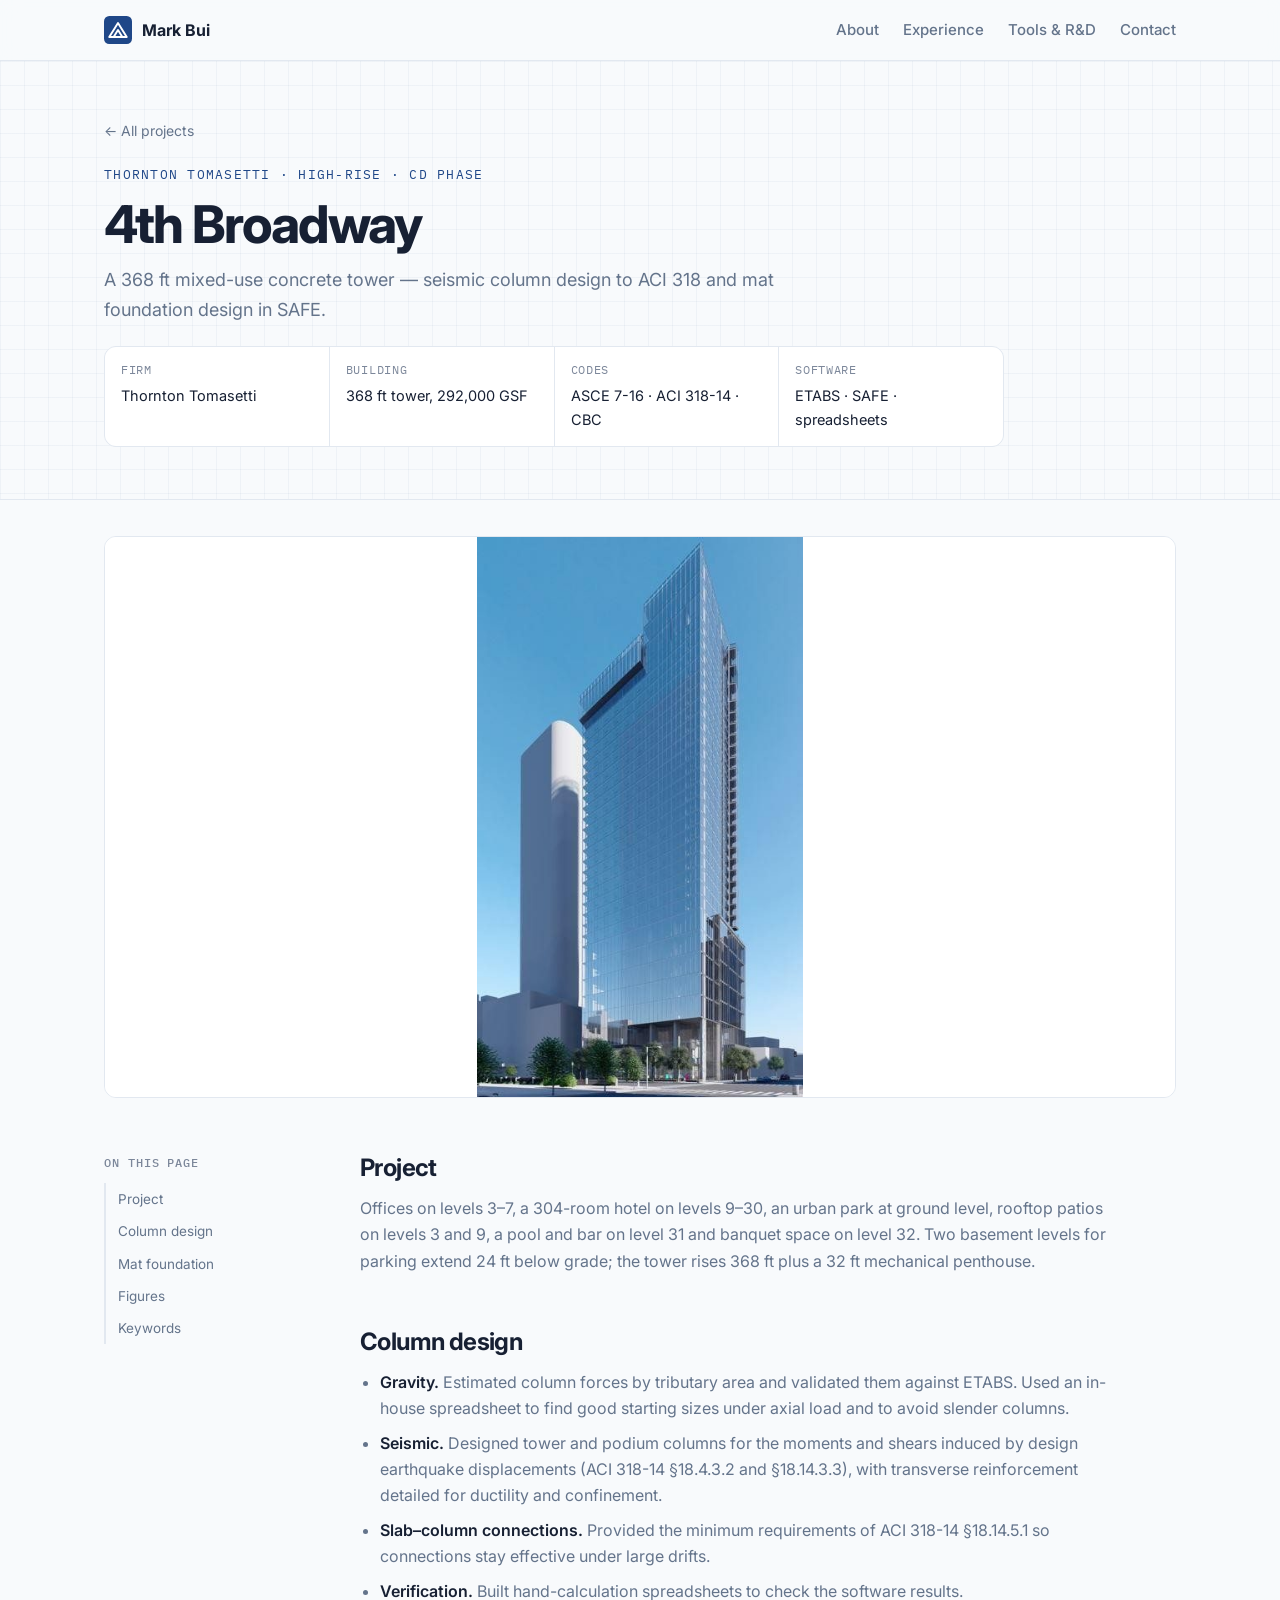
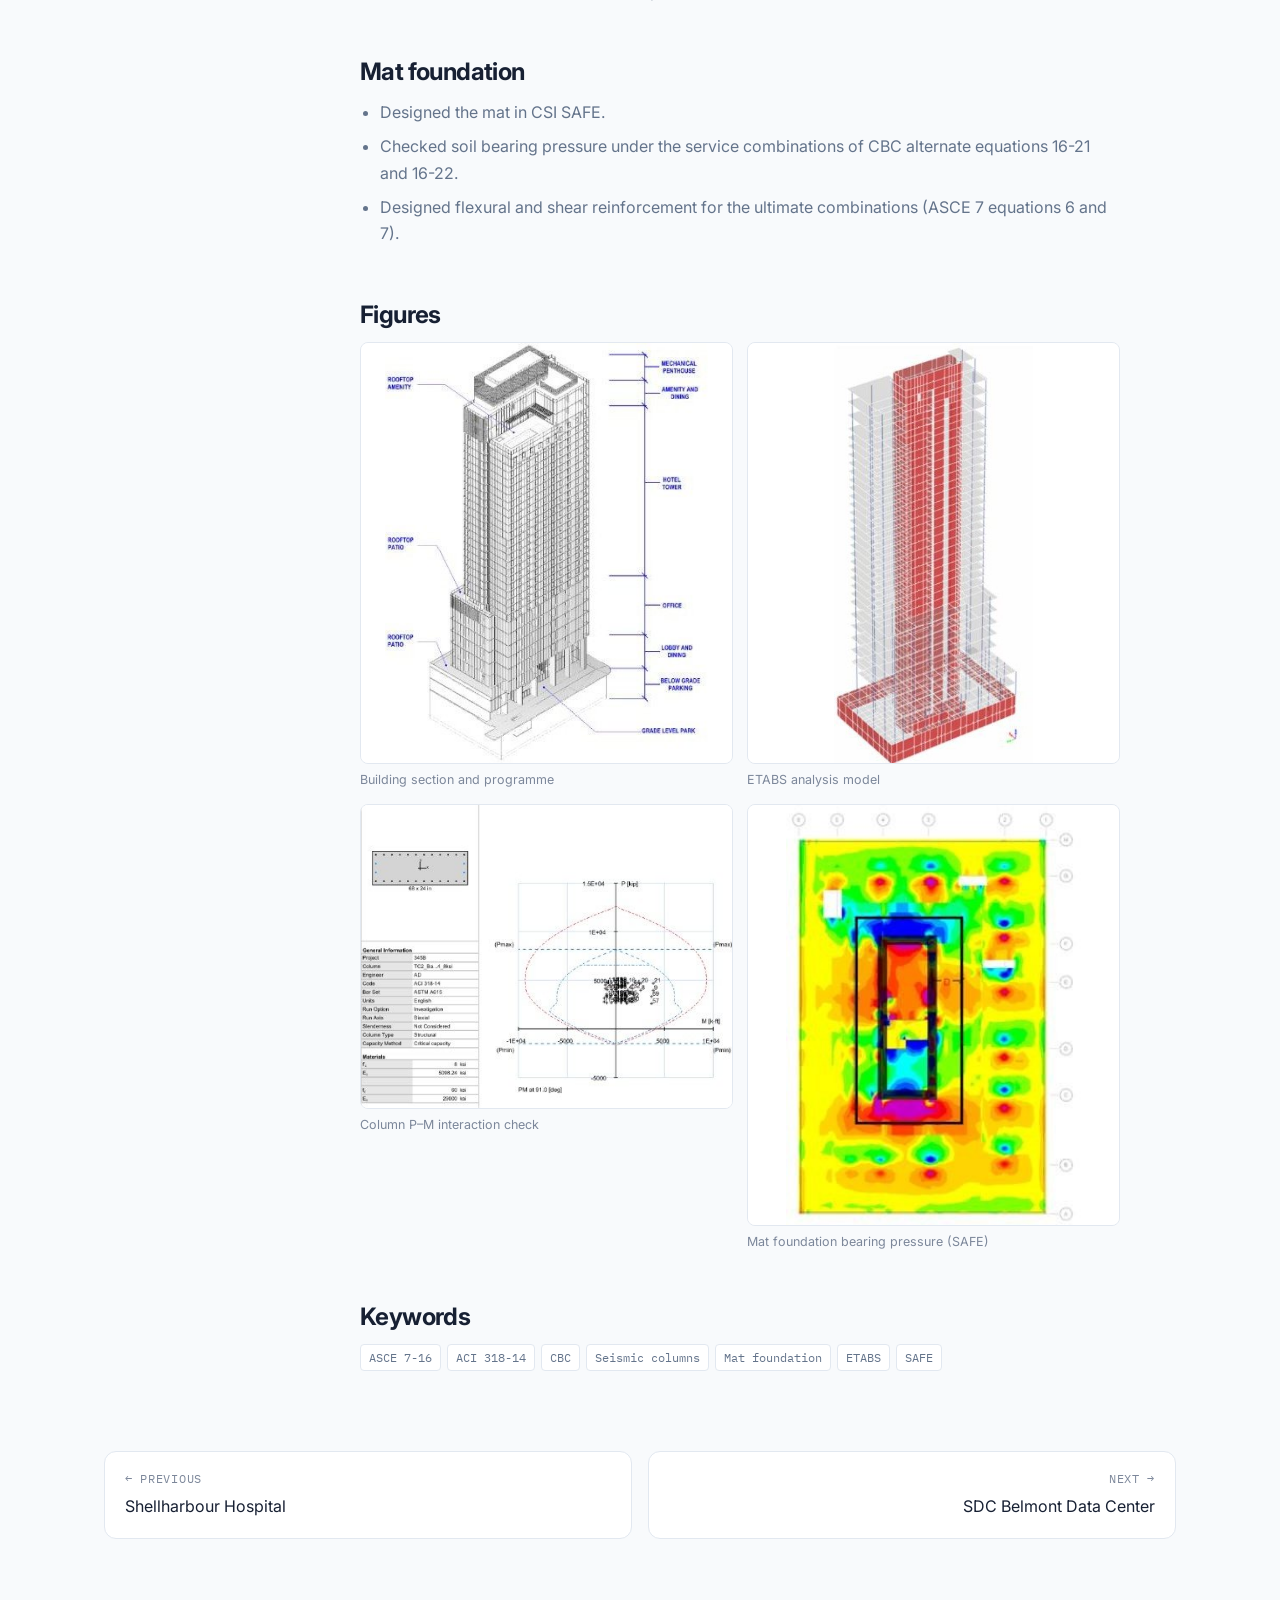
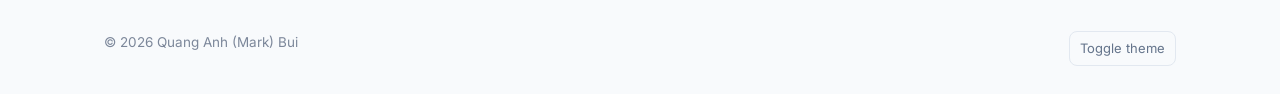
==== projects/4th-broadway.html @ 36b5c735 "Add case-study pages for projects and detail pages for tools; shared CSS/JS Co-Authored-By: Claude O" ====
<!doctype html>
<html lang="en">
<head>
<meta charset="utf-8">
<meta name="viewport" content="width=device-width, initial-scale=1">
<title>4th Broadway · Quang Anh (Mark) Bui</title>
<meta name="description" content="A 368 ft mixed-use concrete tower — seismic column design to ACI 318 and mat foundation design in SAFE.">
<link rel="preconnect" href="https://fonts.googleapis.com">
<link rel="preconnect" href="https://fonts.gstatic.com" crossorigin>
<link href="https://fonts.googleapis.com/css2?family=Inter:wght@400;500;600;650;700;750&family=IBM+Plex+Mono:wght@400;500&display=swap" rel="stylesheet">
<link rel="icon" href="data:image/svg+xml,%3Csvg xmlns='http://www.w3.org/2000/svg' viewBox='0 0 32 32'%3E%3Crect width='32' height='32' rx='6' fill='%231F4788'/%3E%3Cpath d='M6 24 L16 8 L26 24 Z M11 24 L16 16 L21 24' fill='none' stroke='white' stroke-width='2.2' stroke-linejoin='round'/%3E%3C/svg%3E">
<link rel="stylesheet" href="../assets/site.css">
</head>
<body>
<nav class="top" aria-label="Main">
  <div class="wrap">
    <a class="brand" href="../index.html"><svg viewBox="0 0 32 32" aria-hidden="true"><rect width="32" height="32" rx="6" fill="#1F4788"/><path d="M6 24 L16 8 L26 24 Z M11 24 L16 16 L21 24" fill="none" stroke="#fff" stroke-width="2.2" stroke-linejoin="round"/></svg>Mark Bui</a>
    <button class="menu-btn" aria-expanded="false" aria-controls="nav-links">Menu</button>
    <div class="links" id="nav-links">
      <a href="../index.html#about">About</a>
      <a href="../index.html#experience">Experience</a>
      <a href="../index.html#tools">Tools &amp; R&amp;D</a>
      <a href="../index.html#contact">Contact</a>
    </div>
  </div>
</nav>

<header class="cs-head">
  <div class="wrap">
    <a class="crumb" href="../index.html#experience">← All projects</a>
    <div class="kicker">Thornton Tomasetti · High-rise · CD phase</div>
    <h1>4th Broadway</h1>
    <p class="summary">A 368 ft mixed-use concrete tower — seismic column design to ACI 318 and mat foundation design in SAFE.</p>
    <dl class="meta"><div><dt>Firm</dt><dd>Thornton Tomasetti</dd></div><div><dt>Building</dt><dd>368 ft tower, 292,000 GSF</dd></div><div><dt>Codes</dt><dd>ASCE 7-16 · ACI 318-14 · CBC</dd></div><div><dt>Software</dt><dd>ETABS · SAFE · spreadsheets</dd></div></dl>
  </div>
</header>
<main>
<div class="cs-hero"><button data-full="../assets/tb-render.jpg" data-cap="4th Broadway — tower render"><img src="../assets/tb-render.jpg" alt="4th Broadway — tower render"></button></div>
<div class="cs-body">
  <aside class="toc"><b>On this page</b><a href="#project">Project</a><a href="#column-design">Column design</a><a href="#mat-foundation">Mat foundation</a><a href="#figures">Figures</a><a href="#keywords">Keywords</a></aside>
  <article><section id="project"><h2>Project</h2>
<p>Offices on levels 3–7, a 304-room hotel on levels 9–30, an urban park at ground level, rooftop patios on levels 3 and 9, a pool and bar on level 31 and banquet space on level 32. Two basement levels for parking extend 24 ft below grade; the tower rises 368 ft plus a 32 ft mechanical penthouse.</p></section><section id="column-design"><h2>Column design</h2>
<ul>
<li><b>Gravity.</b> Estimated column forces by tributary area and validated them against ETABS. Used an in-house spreadsheet to find good starting sizes under axial load and to avoid slender columns.</li>
<li><b>Seismic.</b> Designed tower and podium columns for the moments and shears induced by design earthquake displacements (ACI 318-14 §18.4.3.2 and §18.14.3.3), with transverse reinforcement detailed for ductility and confinement.</li>
<li><b>Slab–column connections.</b> Provided the minimum requirements of ACI 318-14 §18.14.5.1 so connections stay effective under large drifts.</li>
<li><b>Verification.</b> Built hand-calculation spreadsheets to check the software results.</li>
</ul></section><section id="mat-foundation"><h2>Mat foundation</h2>
<ul>
<li>Designed the mat in CSI SAFE.</li>
<li>Checked soil bearing pressure under the service combinations of CBC alternate equations 16-21 and 16-22.</li>
<li>Designed flexural and shear reinforcement for the ultimate combinations (ASCE 7 equations 6 and 7).</li>
</ul></section><section id="figures"><h2>Figures</h2><div class="figs"><figure><button data-full="../assets/tb-section.jpg" data-cap="Building section and programme"><img src="../assets/tb-section.jpg" alt="Building section and programme" loading="lazy"></button><figcaption>Building section and programme</figcaption></figure><figure><button data-full="../assets/tb-etabs.jpg" data-cap="ETABS analysis model"><img src="../assets/tb-etabs.jpg" alt="ETABS analysis model" loading="lazy"></button><figcaption>ETABS analysis model</figcaption></figure><figure><button data-full="../assets/tb-pmm.jpg" data-cap="Column P–M interaction check"><img src="../assets/tb-pmm.jpg" alt="Column P–M interaction check" loading="lazy"></button><figcaption>Column P–M interaction check</figcaption></figure><figure><button data-full="../assets/tb-mat.jpg" data-cap="Mat foundation bearing pressure (SAFE)"><img src="../assets/tb-mat.jpg" alt="Mat foundation bearing pressure (SAFE)" loading="lazy"></button><figcaption>Mat foundation bearing pressure (SAFE)</figcaption></figure></div></section><section id="keywords"><h2>Keywords</h2><div class="tags"><span>ASCE 7-16</span><span>ACI 318-14</span><span>CBC</span><span>Seismic columns</span><span>Mat foundation</span><span>ETABS</span><span>SAFE</span></div></section></article>
</div>
<nav class="pager" aria-label="More"><a href="shellharbour-hospital.html"><small>← Previous</small>Shellharbour Hospital</a><a class="next" href="sdc-belmont.html"><small>Next →</small>SDC Belmont Data Center</a></nav>
</main>

<footer>
  <div class="wrap">
    <span>© <span id="yr">2026</span> Quang Anh (Mark) Bui</span>
    <button class="theme-btn" id="theme">Toggle theme</button>
  </div>
</footer>
<div class="lb" id="lb" role="dialog" aria-modal="true" aria-label="Image viewer">
  <button aria-label="Close">×</button>
  <img alt="">
  <p></p>
</div>
<script src="../assets/site.js"></script>
</body>
</html>
---- assets/site.css ----
:root{
  --blue:#1F4788; --blue-2:#163566; --blue-soft:#E8EEF7;
  --green:#2E7D32; --orange:#F57C00;
  --bg:#F8FAFC; --surface:#FFFFFF; --line:#E2E8F0; --grid:rgba(31,71,136,.045);
  --text:#172033; --text-2:#64748B; --text-3:#7C879A;
  --radius:12px; --max:1120px;
  --mono:"IBM Plex Mono",ui-monospace,Consolas,monospace;
  --sans:Inter,"Segoe UI",system-ui,-apple-system,sans-serif;
}
@media (prefers-color-scheme: dark){
  :root:not([data-theme="light"]){
    --blue:#7FA6E8; --blue-2:#A9C3F0; --blue-soft:#1A2436;
    --bg:#0F1218; --surface:#161B24; --line:#262D3A; --grid:rgba(127,166,232,.06);
    --text:#E9ECF1; --text-2:#A7AFBC; --text-3:#7C8594;
  }
}
:root[data-theme="dark"]{
  --blue:#7FA6E8; --blue-2:#A9C3F0; --blue-soft:#1A2436;
  --bg:#0F1218; --surface:#161B24; --line:#262D3A; --grid:rgba(127,166,232,.06);
  --text:#E9ECF1; --text-2:#A7AFBC; --text-3:#7C8594;
}
*{box-sizing:border-box}
html{scroll-behavior:smooth;scroll-padding-top:72px}
@media (prefers-reduced-motion: reduce){html{scroll-behavior:auto}}
body{margin:0;background:var(--bg);color:var(--text);font:16px/1.65 var(--sans);-webkit-font-smoothing:antialiased}
img{max-width:100%;display:block}
a{color:var(--blue);text-decoration:none}
a:hover{text-decoration:underline}
.wrap{max-width:var(--max);margin:0 auto;padding:0 24px}
.mono{font-family:var(--mono);font-size:.82em;letter-spacing:.02em}

/* nav */
nav.top{position:sticky;top:0;z-index:20;background:color-mix(in srgb,var(--bg) 88%,transparent);backdrop-filter:blur(10px);border-bottom:1px solid var(--line)}
nav.top .wrap{display:flex;align-items:center;justify-content:space-between;height:60px;gap:16px}
.brand{display:flex;align-items:center;gap:10px;font-weight:700;color:var(--text);white-space:nowrap}
.brand:hover{text-decoration:none}
.brand svg{width:28px;height:28px}
.links{display:flex;gap:24px;font-size:15px;font-weight:500}
.links a{color:var(--text-2)}
.links a:hover{color:var(--blue);text-decoration:none}
.menu-btn{display:none;background:none;border:1px solid var(--line);border-radius:8px;padding:6px 10px;color:var(--text);font:inherit;font-size:15px;cursor:pointer}
@media (max-width:820px){
  .links{display:none;position:absolute;top:60px;left:0;right:0;flex-direction:column;gap:0;background:var(--surface);border-bottom:1px solid var(--line);padding:8px 24px}
  .links.open{display:flex}
  .links a{padding:10px 0;border-bottom:1px solid var(--line)}
  .links a:last-child{border-bottom:0}
  .menu-btn{display:block}
}

/* hero */
.hero{position:relative;overflow:hidden;border-bottom:1px solid var(--line);
  background-image:linear-gradient(var(--grid) 1px,transparent 1px),linear-gradient(90deg,var(--grid) 1px,transparent 1px);
  background-size:24px 24px}
.hero .hero-main{display:grid;grid-template-columns:1.35fr .9fr;gap:56px;align-items:center;padding-top:72px;padding-bottom:72px}
.eyebrow{font-family:var(--mono);font-size:12.5px;letter-spacing:.12em;text-transform:uppercase;color:var(--blue);font-weight:500}
h1{font-size:clamp(42px,5vw,64px);line-height:1.08;letter-spacing:-.035em;margin:14px 0 10px;font-weight:750}
h1 .alias{color:var(--text-3);font-weight:500;font-size:.42em;letter-spacing:-.01em;margin-left:6px;vertical-align:middle}
.role{font-size:clamp(19px,2vw,22px);color:var(--text);margin:0 0 16px;font-weight:600;letter-spacing:-.01em}
.lead{font-size:18px;line-height:1.65;color:var(--text-2);max-width:62ch;margin:0 0 20px}
.focus{display:flex;flex-wrap:wrap;gap:8px;margin:0 0 28px;padding:0;list-style:none}
.focus li{font-size:13px;font-weight:500;padding:5px 11px;border:1px solid var(--line);border-radius:999px;background:var(--surface);color:var(--text)}
.cta{display:flex;flex-wrap:wrap;gap:12px}
.btn{display:inline-flex;align-items:center;gap:8px;padding:11px 18px;border-radius:8px;font-weight:600;font-size:15px;border:1px solid var(--blue);transition:background .15s}
.btn.primary{background:var(--blue);color:#fff}
:root[data-theme="dark"] .btn.primary{color:#0F1218}
@media (prefers-color-scheme: dark){:root:not([data-theme="light"]) .btn.primary{color:#0F1218}}
.btn.primary:hover{background:var(--blue-2);text-decoration:none}
.btn.ghost{color:var(--blue);background:transparent}
.btn.ghost:hover{background:var(--blue-soft);text-decoration:none}
.portrait{position:relative;justify-self:center;width:min(310px,100%)}
.portrait img{width:100%;aspect-ratio:4/5;object-fit:cover;border-radius:var(--radius);border:1px solid var(--line);background:var(--surface)}
.award-cap{display:flex;align-items:center;gap:8px;margin-top:12px;font-size:12.5px;color:var(--text-2);line-height:1.4}
.award-cap svg{width:16px;height:16px;color:var(--blue);flex:none}
.stats{display:grid;grid-template-columns:repeat(4,1fr);gap:1px;background:var(--line);border:1px solid var(--line);border-bottom:0;border-radius:var(--radius) var(--radius) 0 0;overflow:hidden}
.stat{background:var(--surface);padding:22px 24px}
.stat b{display:block;font-size:26px;letter-spacing:-.02em;color:var(--text)}
.stat span{font-size:13.5px;color:var(--text-2)}
@media (max-width:820px){
  .hero .hero-main{grid-template-columns:1fr;gap:36px;padding-top:44px;padding-bottom:44px}
  .portrait{order:-1;width:min(200px,60%)}
  .stat{padding:18px 16px}
  .stat b{font-size:22px}
  .stats{grid-template-columns:repeat(2,1fr)}
}

/* sections */
section{padding:80px 0;border-bottom:1px solid var(--line)}
@media (max-width:820px){section{padding:48px 0}}
.sec-head{display:flex;align-items:baseline;gap:16px;margin-bottom:36px;flex-wrap:wrap}
.sec-head .num{font-family:var(--mono);color:var(--blue);font-size:13px}
h2{font-size:clamp(28px,3vw,40px);line-height:1.2;letter-spacing:-.025em;margin:0;font-weight:700}
.sec-head p{flex-basis:100%;margin:6px 0 0;color:var(--text-2)}
h3{font-size:20px;line-height:1.3;margin:0 0 6px;letter-spacing:-.01em;font-weight:650}
.card{background:var(--surface);border:1px solid var(--line);border-radius:var(--radius)}

/* about */
.about{display:grid;grid-template-columns:1.3fr 1fr;gap:28px}
.about .card{padding:28px}
.about p{margin:0 0 14px;color:var(--text-2)}
.about p:last-child{margin-bottom:0}
.kv{display:grid;grid-template-columns:auto 1fr;gap:8px 18px;font-size:15px;margin:0}
.kv dt{color:var(--text-3);font-size:13px;padding-top:2px}
.kv dd{margin:0}
.awards{list-style:none;padding:0;margin:14px 0 0;display:grid;gap:10px}
.awards li{font-size:14.5px;color:var(--text-2);padding-left:18px;position:relative}
.awards li::before{content:"";position:absolute;left:0;top:9px;width:7px;height:7px;border:1.5px solid var(--blue);transform:rotate(45deg)}
.awards b{color:var(--text);font-weight:600}
@media (max-width:820px){.about{grid-template-columns:1fr}}

.pub{margin-top:28px;padding:28px;display:grid;grid-template-columns:1.5fr 1fr;gap:28px;align-items:start}
.pub .kw{margin:12px 0 0;font-size:13.5px;color:var(--text-2)}
.pub .abs b,.pub .kw b{color:var(--text)}
.pub-fig{margin:0}
.pub-fig button{display:block;width:100%;padding:0;border:1px solid var(--line);border-radius:8px;overflow:hidden;background:#fff;cursor:zoom-in}
.pub-fig figcaption{font-size:12.5px;color:var(--text-3);margin-top:6px}
@media (max-width:820px){.pub{grid-template-columns:1fr}}
.pub .badge{display:inline-block;margin-bottom:12px}
.pub h3{font-size:20px}
.pub .vi{margin:0 0 10px;color:var(--text-2);font-style:italic}
.pub .cite{margin:0 0 6px;font-size:14px;color:var(--text-2)}
.pub .role{margin:0 0 10px;font-size:14px;font-weight:400;color:var(--text)}
.pub .abs{margin:0;font-size:15px;color:var(--text-2);max-width:75ch}
/* skills */
.skills{display:grid;grid-template-columns:repeat(3,1fr);gap:20px}
.skills .card{padding:24px}
.skills h3{display:flex;align-items:center;gap:10px;font-size:17px}
.skills h3 svg{width:22px;height:22px;color:var(--blue);flex:none}
.chips{display:flex;flex-wrap:wrap;gap:8px;margin-top:12px}
.chip{font-size:13.5px;padding:5px 10px;border-radius:6px;background:var(--blue-soft);color:var(--text);border:1px solid transparent}
.chip.code{font-family:var(--mono);font-size:12px}
@media (max-width:900px){.skills{grid-template-columns:1fr}}

/* experience */
.firm{display:grid;grid-template-columns:220px 1fr;gap:32px;padding:36px 0;border-top:1px solid var(--line)}
.firm:first-of-type{border-top:0;padding-top:0}
.firm-meta h3{font-size:22px}
.firm-meta .r{color:var(--text-2);font-size:14.5px}
.firm-meta .mono{color:var(--text-3);display:block;margin-top:8px}
.projects{display:grid;gap:22px}
.proj{overflow:hidden}
.proj-head{padding:22px 24px 4px}
.proj-head .ph{display:flex;justify-content:space-between;gap:12px;flex-wrap:wrap;align-items:baseline}
.badge{font-family:var(--mono);font-size:11.5px;letter-spacing:.04em;text-transform:uppercase;color:var(--blue);background:var(--blue-soft);padding:3px 8px;border-radius:4px;white-space:nowrap}
.proj p.desc{color:var(--text-2);margin:8px 0 0;font-size:16px;max-width:72ch}
.proj ul{margin:10px 0 0;padding-left:18px;color:var(--text-2);font-size:15px}
.proj ul li{margin-bottom:6px}
.proj ul b{color:var(--text);font-weight:600}
.codes{display:flex;flex-wrap:wrap;gap:6px;margin-top:14px}
.codes span{font-family:var(--mono);font-size:12px;color:var(--text-2);border:1px solid var(--line);padding:3px 8px;border-radius:4px}
.gallery{display:grid;grid-auto-flow:column;grid-auto-columns:minmax(200px,1fr);gap:10px;padding:18px 24px 24px;overflow-x:auto;scrollbar-width:thin}
.gallery figure{margin:0}
.gallery button{display:block;width:100%;padding:0;border:1px solid var(--line);border-radius:8px;overflow:hidden;background:#fff;cursor:zoom-in}
.gallery img{width:100%;height:170px;object-fit:contain;background:#fff;transition:transform .3s}
.gallery img.photo{object-fit:cover}
.gallery button:hover img{transform:scale(1.03)}
.gallery figcaption{font-size:12.5px;color:var(--text-3);margin-top:6px}
@media (max-width:820px){.firm{grid-template-columns:1fr;gap:18px}.gallery{grid-auto-columns:72%}}

/* tools */
.tools{display:grid;gap:28px}
.tool{display:grid;grid-template-columns:1fr 1.15fr;overflow:hidden}
.tool:nth-child(even){grid-template-columns:1.15fr 1fr}
.tool:nth-child(even) .tool-body{order:2}
.tool-body{padding:32px}
.tool.stack,.tool.stack:nth-child(even){grid-template-columns:1fr}
.tool.stack .tool-body{order:0;padding-bottom:20px}
.pm-grid{display:grid;grid-template-columns:.8fr 1.2fr;gap:20px;margin-bottom:20px;align-items:start}
.pm-grid figure{margin:0}
.pm-grid button{display:block;width:100%;padding:0;border:1px solid var(--line);border-radius:8px;overflow:hidden;background:#fff;cursor:zoom-in}
.tool-media .pm-grid img{height:auto;max-height:none;object-fit:contain}
.pm-flow img{padding:12px}
.pm-shots{display:grid;gap:16px}
.pm-grid figcaption{font-size:13px;color:var(--text-2);margin-top:6px}
@media (max-width:820px){.pm-grid{grid-template-columns:1fr}}
.demo{width:100%;display:block;border:1px solid var(--line);border-radius:8px;background:#fff}
.vcap{margin:6px 0 0;font-size:12.5px;color:var(--text-3)}
.tool.stack .tool-media{padding:0 32px 32px;background:transparent}
.tool-body .badge{margin-bottom:12px;display:inline-block}
.tool-body h3{font-size:24px}
.tool-body .sub{color:var(--text-2);margin:0 0 14px;font-size:16px;max-width:68ch}
.tool-body ul{padding-left:18px;margin:10px 0 0;color:var(--text-2);font-size:15px}
.tool-body ul li{margin-bottom:6px}
.tool-body ul b{color:var(--text);font-weight:600}
.tool-links{display:flex;flex-wrap:wrap;gap:10px;margin-top:18px}
.tool-links .btn{padding:8px 14px;font-size:14px}
.tool-media{background:var(--blue-soft);padding:20px;display:grid;gap:10px;align-content:center;grid-template-columns:1fr 1fr}
.tool-media button{padding:0;border:1px solid var(--line);border-radius:8px;overflow:hidden;background:#fff;cursor:zoom-in}
.tool-media button.wide{grid-column:1/-1}
.tool-media img{width:100%;height:100%;object-fit:contain;background:#fff;max-height:300px}
.tool-media button.wide img{max-height:none;height:auto;object-fit:contain}
.award{display:inline-flex;align-items:center;gap:8px;font-size:13.5px;font-weight:600;color:var(--green);margin-top:4px}
.award svg{width:16px;height:16px}
@media (max-width:900px){
  .tool,.tool:nth-child(even){grid-template-columns:1fr}
  .tool:nth-child(even) .tool-body{order:0}
  .tool-body{padding:20px}
}
.sub-head{font-size:18px;margin:44px 0 16px;display:flex;align-items:center;gap:10px}
.sub-head::after{content:"";flex:1;height:1px;background:var(--line)}
.addins{display:grid;grid-template-columns:repeat(auto-fill,minmax(250px,1fr));gap:16px}
.addin{padding:20px}
.addin .badge{display:inline-block;margin-bottom:10px}
.addin h3{font-size:17px}
.addin p{margin:0;font-size:14.5px;color:var(--text-2)}
.mini-tools{display:grid;grid-template-columns:repeat(3,1fr);gap:20px;margin-top:28px}
.mini-tools .card{overflow:hidden}
.mini-tools button{display:block;width:100%;padding:0;border:0;border-bottom:1px solid var(--line);background:#fff;cursor:zoom-in}
.mini-tools img{width:100%;height:180px;object-fit:cover}
.mini-tools .b{padding:18px 20px}
.mini-tools h3{font-size:20.8px}
.mini-tools p{margin:0;font-size:18.2px;color:var(--text-2)}
@media (max-width:900px){.mini-tools{grid-template-columns:1fr}}


/* overview + details */
.flagships{display:grid;grid-template-columns:repeat(4,1fr);gap:16px;margin-bottom:56px}
.flag{display:flex;flex-direction:column;overflow:hidden;color:inherit;transition:border-color .15s,box-shadow .15s}
.flag:hover{text-decoration:none;border-color:var(--blue);box-shadow:0 6px 20px rgba(23,32,51,.07)}
.flag .im{aspect-ratio:16/10;background:#fff;border-bottom:1px solid var(--line);display:flex;align-items:center;justify-content:center;overflow:hidden}
.flag .im img{width:100%;height:100%;object-fit:contain}
.flag .t{padding:14px 16px 16px}
.flag h3{font-size:17px;margin:0 0 2px}
.flag p{margin:0;font-size:13.5px;color:var(--text-2);line-height:1.5}
.flag .go{display:block;margin-top:10px;font-size:13px;font-weight:600;color:var(--blue)}
@media (max-width:900px){.flagships{grid-template-columns:repeat(2,1fr)}}
@media (max-width:520px){.flagships{grid-template-columns:1fr}}
details.more{margin-top:12px;border-top:1px solid var(--line);padding-top:10px}
details.more summary{cursor:pointer;font-size:13.5px;font-weight:600;color:var(--blue);list-style:none;display:inline-flex;align-items:center;gap:6px}
details.more summary::-webkit-details-marker{display:none}
details.more summary::before{content:"+";font-family:var(--mono);display:inline-block;width:14px}
details.more[open] summary::before{content:"−"}
details.more ul{margin-top:8px}
.proj ul b,.tool-body ul b{font-weight:600}

/* contact */
.contact{display:grid;grid-template-columns:1.2fr 1fr;gap:28px;align-items:center}
.contact .card{padding:28px}
.contact-list{list-style:none;padding:0;margin:0;display:grid;gap:14px}
.contact-list li{display:flex;align-items:center;gap:12px}
.contact-list svg{width:20px;height:20px;color:var(--blue);flex:none}
.contact>*{min-width:0}
.contact-list a{overflow-wrap:anywhere}
@media (max-width:820px){.contact{grid-template-columns:1fr}}
footer{padding:28px 0;color:var(--text-3);font-size:13.5px}
footer .wrap{display:flex;justify-content:space-between;gap:12px;flex-wrap:wrap}
.theme-btn{background:none;border:1px solid var(--line);color:var(--text-2);border-radius:8px;padding:6px 10px;cursor:pointer;font:inherit;font-size:13px}

/* lightbox */
.lb{position:fixed;inset:0;background:rgba(8,12,20,.9);display:none;align-items:center;justify-content:center;z-index:50;padding:24px;flex-direction:column;gap:12px}
.lb.open{display:flex}
.lb img{max-width:min(1400px,100%);max-height:84vh;border-radius:6px;background:#fff}
.lb p{color:#cfd6e2;font-size:14px;margin:0;text-align:center}
.lb button{position:absolute;top:16px;right:16px;background:rgba(255,255,255,.12);color:#fff;border:0;border-radius:8px;width:40px;height:40px;font-size:24px;cursor:pointer}
:focus-visible{outline:2px solid var(--blue);outline-offset:2px}

/* ===== case-study / detail pages ===== */
.crumb{font-size:14px;color:var(--text-2);display:inline-flex;gap:6px;align-items:center;margin-bottom:22px}
.cs-head{padding:56px 0 36px;border-bottom:1px solid var(--line);background-image:linear-gradient(var(--grid) 1px,transparent 1px),linear-gradient(90deg,var(--grid) 1px,transparent 1px);background-size:24px 24px}
.cs-head .kicker{font-family:var(--mono);font-size:12.5px;letter-spacing:.1em;text-transform:uppercase;color:var(--blue)}
.cs-head h1{font-size:clamp(30px,4.2vw,52px);margin:12px 0 12px;overflow-wrap:anywhere}
.cs-head .summary{font-size:18px;color:var(--text-2);max-width:62ch;margin:0 0 22px}
.meta{display:grid;grid-template-columns:repeat(auto-fit,minmax(180px,1fr));gap:1px;background:var(--line);border:1px solid var(--line);border-radius:var(--radius);overflow:hidden;max-width:900px}
.meta div{background:var(--surface);padding:14px 16px}
.meta dt{font-family:var(--mono);font-size:11.5px;letter-spacing:.06em;text-transform:uppercase;color:var(--text-3);margin-bottom:4px}
.meta dd{margin:0;font-size:14.5px}
.cs-hero{margin:36px auto 0;max-width:var(--max);padding:0 24px}
.cs-hero button{display:block;width:100%;padding:0;border:1px solid var(--line);border-radius:var(--radius);overflow:hidden;background:#fff;cursor:zoom-in}
.cs-hero img{width:100%;max-height:560px;object-fit:contain;background:#fff}
.cs-body{display:grid;grid-template-columns:200px minmax(0,760px);gap:56px;padding:56px 24px 24px;max-width:var(--max);margin:0 auto}
.toc{position:sticky;top:84px;align-self:start;font-size:13.5px}
.toc b{display:block;font-family:var(--mono);font-size:11.5px;letter-spacing:.08em;text-transform:uppercase;color:var(--text-3);font-weight:500;margin-bottom:10px}
.toc a{display:block;color:var(--text-2);padding:5px 0 5px 12px;border-left:2px solid var(--line)}
.toc a:hover{color:var(--blue);border-left-color:var(--blue);text-decoration:none}
.cs-body article h2{font-size:24px;margin:0 0 12px;scroll-margin-top:84px}
.cs-body article section{padding:0 0 40px;border:0}
.cs-body article p{margin:0 0 14px;color:var(--text-2);font-size:16px}
.cs-body article ul{margin:0 0 14px;padding-left:20px;color:var(--text-2);font-size:16px}
.cs-body article li{margin-bottom:8px}
.cs-body article li b,.cs-body article p b{color:var(--text);font-weight:600}
.callout{border:1px solid var(--line);border-left:0;background:var(--surface);border-radius:var(--radius);padding:18px 20px;margin:4px 0 18px;position:relative}
.callout::before{content:"";position:absolute;left:0;top:14px;bottom:14px;width:3px;border-radius:3px;background:var(--blue)}
.callout p{margin:0!important}
.figs{display:grid;grid-template-columns:1fr 1fr;gap:14px;margin:6px 0 10px}
.figs figure{margin:0}
.figs figure.wide{grid-column:1/-1}
.figs button{display:block;width:100%;padding:0;border:1px solid var(--line);border-radius:8px;overflow:hidden;background:#fff;cursor:zoom-in}
.figs img{width:100%;height:auto;max-height:420px;object-fit:contain;background:#fff;display:block}
.figs figcaption{font-size:12.5px;color:var(--text-3);margin-top:6px}
.figs video{width:100%;display:block;border:1px solid var(--line);border-radius:8px;background:#fff}
.tags{display:flex;flex-wrap:wrap;gap:6px}
.tags span{font-family:var(--mono);font-size:12px;color:var(--text-2);border:1px solid var(--line);padding:3px 8px;border-radius:4px;background:var(--surface)}
.pager{display:grid;grid-template-columns:1fr 1fr;gap:16px;max-width:var(--max);margin:0 auto;padding:16px 24px 64px}
.pager a{display:block;padding:18px 20px;border:1px solid var(--line);border-radius:var(--radius);background:var(--surface);color:var(--text)}
.pager a:hover{border-color:var(--blue);text-decoration:none}
.pager small{display:block;font-family:var(--mono);font-size:11.5px;letter-spacing:.06em;text-transform:uppercase;color:var(--text-3);margin-bottom:4px}
.pager .next{text-align:right}
.more-link{display:inline-block;margin-top:12px;font-size:14px;font-weight:600}
@media (max-width:900px){.cs-body{grid-template-columns:1fr;gap:24px;padding-top:36px}.toc{display:none}.figs{grid-template-columns:1fr}.pager{grid-template-columns:1fr}.pager .next{text-align:left}}
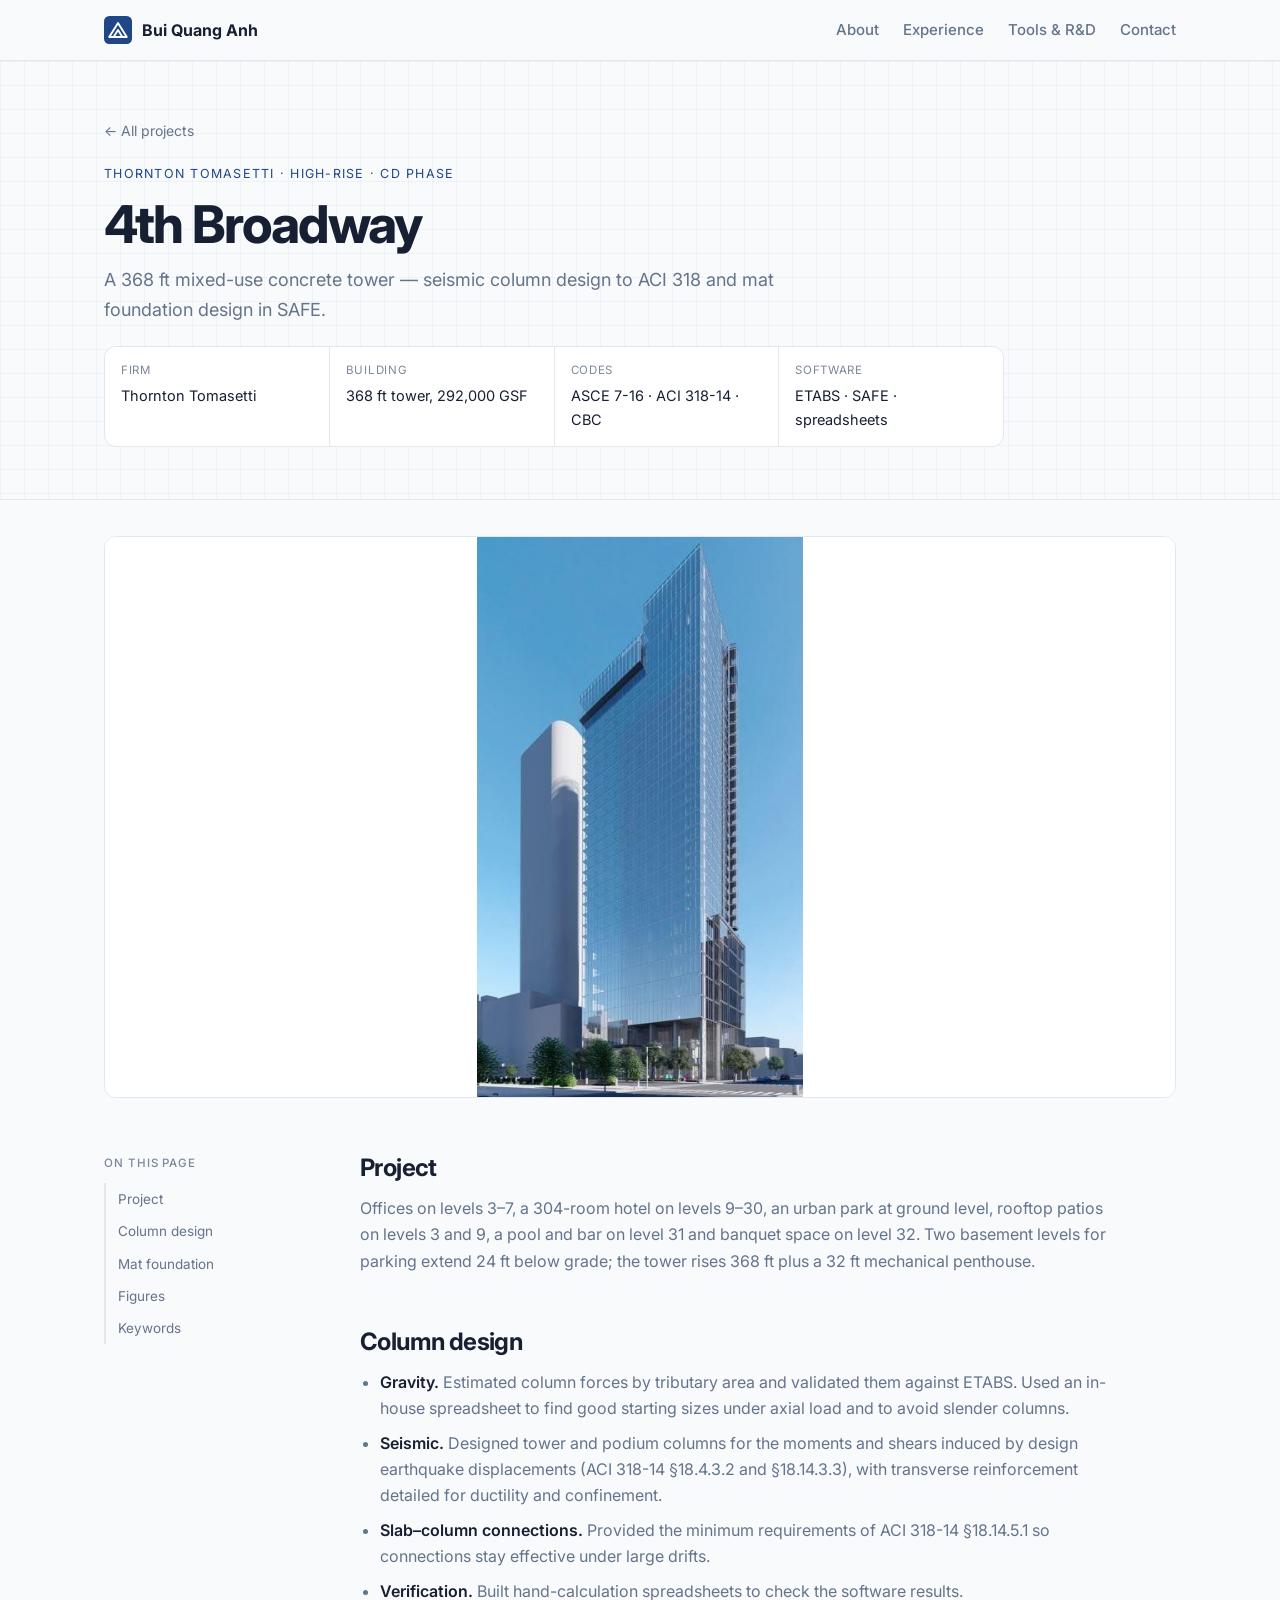
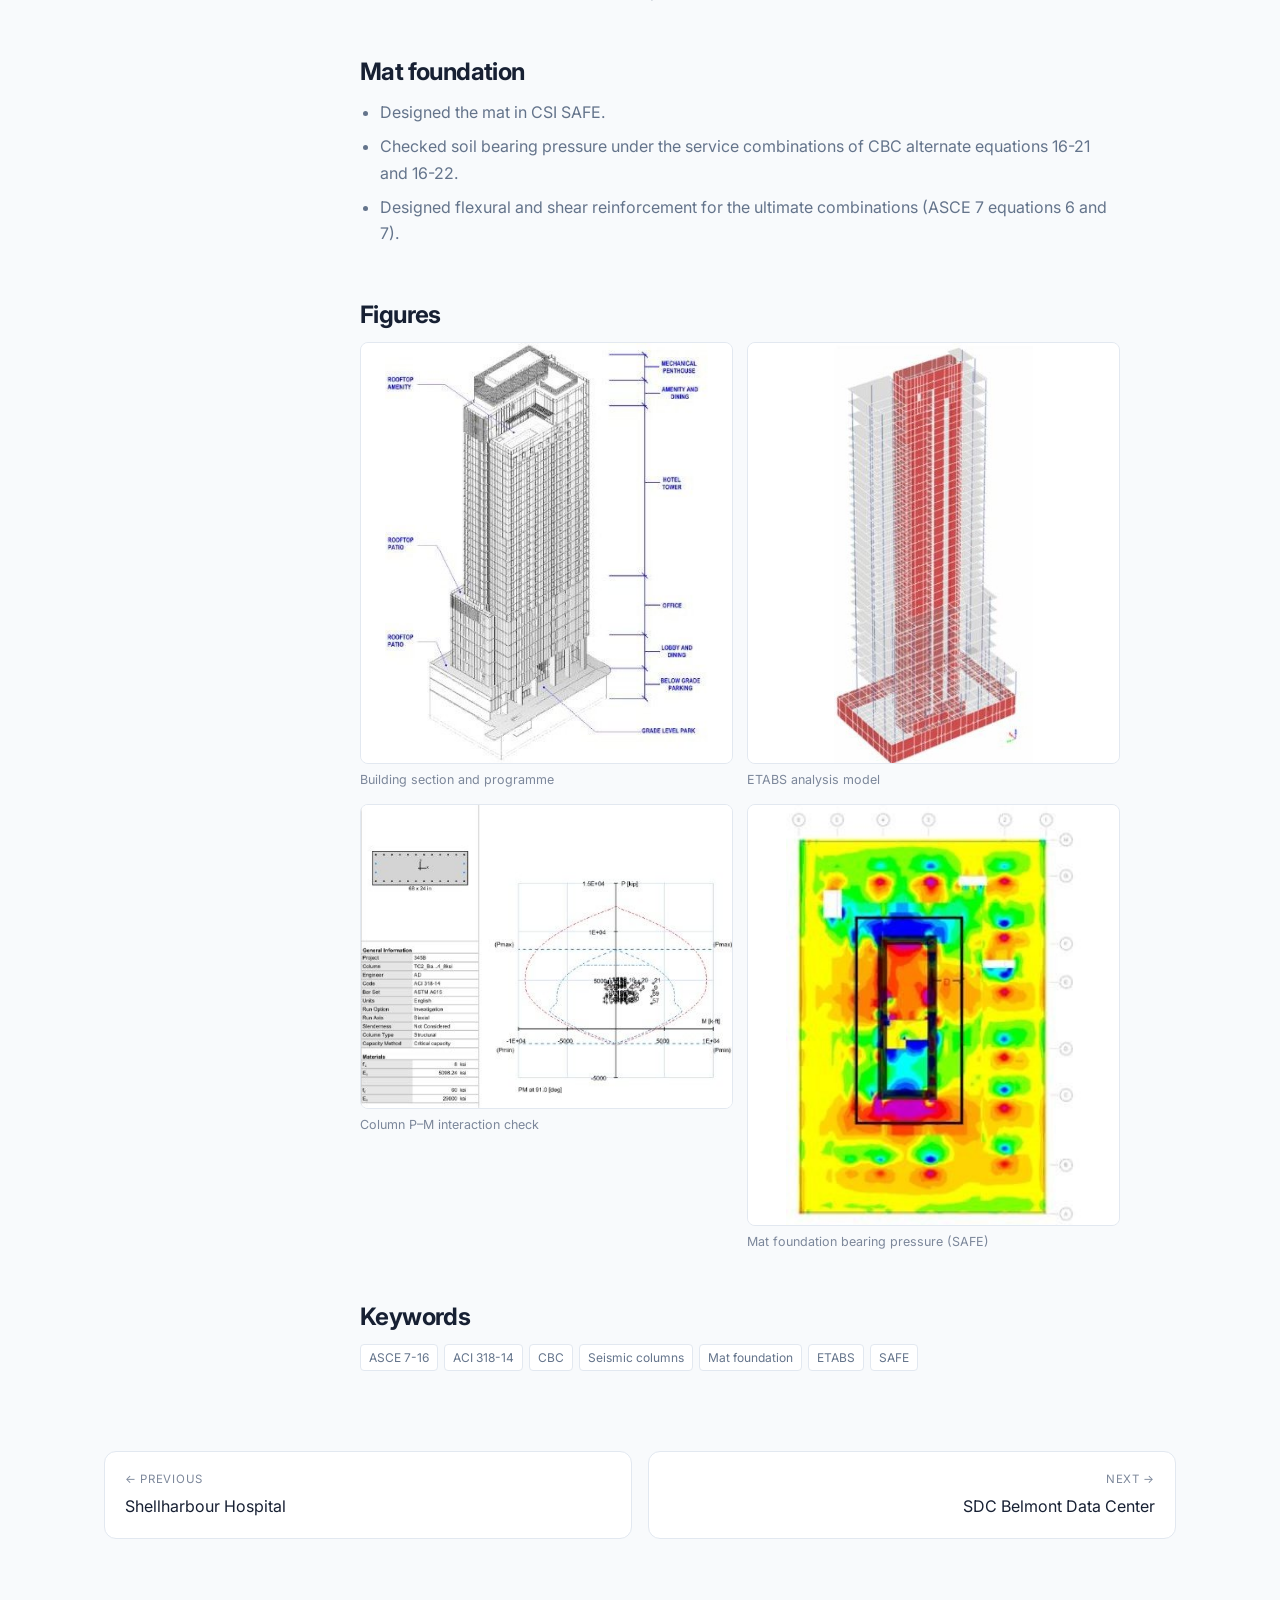
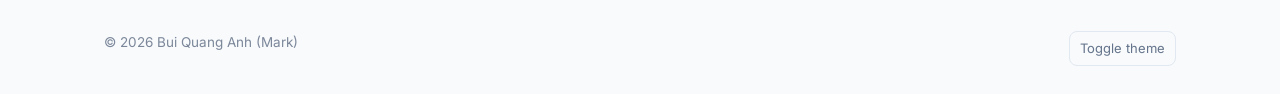
==== commit 1bdaf291: "Website: name Bui Quang Anh (Mark), tools banner under hero; PDF images fill page space Co-Authored-" ====
--- a/projects/4th-broadway.html
+++ b/projects/4th-broadway.html
@@ -3,7 +3,7 @@
 <head>
 <meta charset="utf-8">
 <meta name="viewport" content="width=device-width, initial-scale=1">
-<title>4th Broadway · Quang Anh (Mark) Bui</title>
+<title>4th Broadway · Bui Quang Anh (Mark)</title>
 <meta name="description" content="A 368 ft mixed-use concrete tower — seismic column design to ACI 318 and mat foundation design in SAFE.">
 <link rel="preconnect" href="https://fonts.googleapis.com">
 <link rel="preconnect" href="https://fonts.gstatic.com" crossorigin>
@@ -14,7 +14,7 @@
 <body>
 <nav class="top" aria-label="Main">
   <div class="wrap">
-    <a class="brand" href="../index.html"><svg viewBox="0 0 32 32" aria-hidden="true"><rect width="32" height="32" rx="6" fill="#1F4788"/><path d="M6 24 L16 8 L26 24 Z M11 24 L16 16 L21 24" fill="none" stroke="#fff" stroke-width="2.2" stroke-linejoin="round"/></svg>Mark Bui</a>
+    <a class="brand" href="../index.html"><svg viewBox="0 0 32 32" aria-hidden="true"><rect width="32" height="32" rx="6" fill="#1F4788"/><path d="M6 24 L16 8 L26 24 Z M11 24 L16 16 L21 24" fill="none" stroke="#fff" stroke-width="2.2" stroke-linejoin="round"/></svg>Bui Quang Anh</a>
     <button class="menu-btn" aria-expanded="false" aria-controls="nav-links">Menu</button>
     <div class="links" id="nav-links">
       <a href="../index.html#about">About</a>
@@ -57,7 +57,7 @@
 
 <footer>
   <div class="wrap">
-    <span>© <span id="yr">2026</span> Quang Anh (Mark) Bui</span>
+    <span>© <span id="yr">2026</span> Bui Quang Anh (Mark)</span>
     <button class="theme-btn" id="theme">Toggle theme</button>
   </div>
 </footer>
--- a/assets/site.css
+++ b/assets/site.css
@@ -4,7 +4,6 @@
   --bg:#F8FAFC; --surface:#FFFFFF; --line:#E2E8F0; --grid:rgba(31,71,136,.045);
   --text:#172033; --text-2:#64748B; --text-3:#7C879A;
   --radius:12px; --max:1120px;
-  --mono:"IBM Plex Mono",ui-monospace,Consolas,monospace;
   --sans:Inter,"Segoe UI",system-ui,-apple-system,sans-serif;
 }
 @media (prefers-color-scheme: dark){
@@ -27,7 +26,7 @@
 a{color:var(--blue);text-decoration:none}
 a:hover{text-decoration:underline}
 .wrap{max-width:var(--max);margin:0 auto;padding:0 24px}
-.mono{font-family:var(--mono);font-size:.82em;letter-spacing:.02em}
+.mono{font-variant-numeric:tabular-nums}
 
 /* nav */
 nav.top{position:sticky;top:0;z-index:20;background:color-mix(in srgb,var(--bg) 88%,transparent);backdrop-filter:blur(10px);border-bottom:1px solid var(--line)}
@@ -52,7 +51,7 @@
   background-image:linear-gradient(var(--grid) 1px,transparent 1px),linear-gradient(90deg,var(--grid) 1px,transparent 1px);
   background-size:24px 24px}
 .hero .hero-main{display:grid;grid-template-columns:1.35fr .9fr;gap:56px;align-items:center;padding-top:72px;padding-bottom:72px}
-.eyebrow{font-family:var(--mono);font-size:12.5px;letter-spacing:.12em;text-transform:uppercase;color:var(--blue);font-weight:500}
+.eyebrow{font-size:12.5px;letter-spacing:.12em;text-transform:uppercase;color:var(--blue);font-weight:500}
 h1{font-size:clamp(42px,5vw,64px);line-height:1.08;letter-spacing:-.035em;margin:14px 0 10px;font-weight:750}
 h1 .alias{color:var(--text-3);font-weight:500;font-size:.42em;letter-spacing:-.01em;margin-left:6px;vertical-align:middle}
 .role{font-size:clamp(19px,2vw,22px);color:var(--text);margin:0 0 16px;font-weight:600;letter-spacing:-.01em}
@@ -68,7 +67,7 @@
 .btn.ghost{color:var(--blue);background:transparent}
 .btn.ghost:hover{background:var(--blue-soft);text-decoration:none}
 .portrait{position:relative;justify-self:center;width:min(310px,100%)}
-.portrait img{width:100%;aspect-ratio:4/5;object-fit:cover;border-radius:var(--radius);border:1px solid var(--line);background:var(--surface)}
+.portrait img{width:100%;height:auto;aspect-ratio:4/5;object-fit:cover;border-radius:var(--radius);border:1px solid var(--line);background:var(--surface)}
 .award-cap{display:flex;align-items:center;gap:8px;margin-top:12px;font-size:12.5px;color:var(--text-2);line-height:1.4}
 .award-cap svg{width:16px;height:16px;color:var(--blue);flex:none}
 .stats{display:grid;grid-template-columns:repeat(4,1fr);gap:1px;background:var(--line);border:1px solid var(--line);border-bottom:0;border-radius:var(--radius) var(--radius) 0 0;overflow:hidden}
@@ -87,7 +86,7 @@
 section{padding:80px 0;border-bottom:1px solid var(--line)}
 @media (max-width:820px){section{padding:48px 0}}
 .sec-head{display:flex;align-items:baseline;gap:16px;margin-bottom:36px;flex-wrap:wrap}
-.sec-head .num{font-family:var(--mono);color:var(--blue);font-size:13px}
+.sec-head .num{color:var(--blue);font-size:clamp(20px,2.2vw,28px);font-weight:700;font-variant-numeric:tabular-nums;letter-spacing:.06em;min-width:2.4em;padding:2px 12px;text-align:center;background:var(--blue-soft);border-radius:8px}
 h2{font-size:clamp(28px,3vw,40px);line-height:1.2;letter-spacing:-.025em;margin:0;font-weight:700}
 .sec-head p{flex-basis:100%;margin:6px 0 0;color:var(--text-2)}
 h3{font-size:20px;line-height:1.3;margin:0 0 6px;letter-spacing:-.01em;font-weight:650}
@@ -100,7 +99,8 @@
 .about p:last-child{margin-bottom:0}
 .kv{display:grid;grid-template-columns:auto 1fr;gap:8px 18px;font-size:15px;margin:0}
 .kv dt{color:var(--text-3);font-size:13px;padding-top:2px}
-.kv dd{margin:0}
+.kv dd{margin:0;min-width:0}
+.education-note{display:block;color:var(--text-2);font-size:14px;margin-top:2px}
 .awards{list-style:none;padding:0;margin:14px 0 0;display:grid;gap:10px}
 .awards li{font-size:14.5px;color:var(--text-2);padding-left:18px;position:relative}
 .awards li::before{content:"";position:absolute;left:0;top:9px;width:7px;height:7px;border:1.5px solid var(--blue);transform:rotate(45deg)}
@@ -124,10 +124,13 @@
 .skills{display:grid;grid-template-columns:repeat(3,1fr);gap:20px}
 .skills .card{padding:24px}
 .skills h3{display:flex;align-items:center;gap:10px;font-size:17px}
+.skills h4{font-size:14px;font-weight:650;margin:14px 0 4px}
+.skill-list{margin:0;padding-inline-start:1.1em;color:var(--text-2);font-size:14px}
+.skill-list li + li{margin-top:4px}
+.skill-list strong{color:var(--text);font-weight:600}
 .skills h3 svg{width:22px;height:22px;color:var(--blue);flex:none}
 .chips{display:flex;flex-wrap:wrap;gap:8px;margin-top:12px}
 .chip{font-size:13.5px;padding:5px 10px;border-radius:6px;background:var(--blue-soft);color:var(--text);border:1px solid transparent}
-.chip.code{font-family:var(--mono);font-size:12px}
 @media (max-width:900px){.skills{grid-template-columns:1fr}}
 
 /* experience */
@@ -140,13 +143,13 @@
 .proj{overflow:hidden}
 .proj-head{padding:22px 24px 4px}
 .proj-head .ph{display:flex;justify-content:space-between;gap:12px;flex-wrap:wrap;align-items:baseline}
-.badge{font-family:var(--mono);font-size:11.5px;letter-spacing:.04em;text-transform:uppercase;color:var(--blue);background:var(--blue-soft);padding:3px 8px;border-radius:4px;white-space:nowrap}
+.badge{font-size:11.5px;letter-spacing:.04em;text-transform:uppercase;color:var(--blue);background:var(--blue-soft);padding:3px 8px;border-radius:4px;white-space:nowrap}
 .proj p.desc{color:var(--text-2);margin:8px 0 0;font-size:16px;max-width:72ch}
 .proj ul{margin:10px 0 0;padding-left:18px;color:var(--text-2);font-size:15px}
 .proj ul li{margin-bottom:6px}
 .proj ul b{color:var(--text);font-weight:600}
 .codes{display:flex;flex-wrap:wrap;gap:6px;margin-top:14px}
-.codes span{font-family:var(--mono);font-size:12px;color:var(--text-2);border:1px solid var(--line);padding:3px 8px;border-radius:4px}
+.codes span{font-size:12px;color:var(--text-2);border:1px solid var(--line);padding:3px 8px;border-radius:4px}
 .gallery{display:grid;grid-auto-flow:column;grid-auto-columns:minmax(200px,1fr);gap:10px;padding:18px 24px 24px;overflow-x:auto;scrollbar-width:thin}
 .gallery figure{margin:0}
 .gallery button{display:block;width:100%;padding:0;border:1px solid var(--line);border-radius:8px;overflow:hidden;background:#fff;cursor:zoom-in}
@@ -227,7 +230,7 @@
 details.more{margin-top:12px;border-top:1px solid var(--line);padding-top:10px}
 details.more summary{cursor:pointer;font-size:13.5px;font-weight:600;color:var(--blue);list-style:none;display:inline-flex;align-items:center;gap:6px}
 details.more summary::-webkit-details-marker{display:none}
-details.more summary::before{content:"+";font-family:var(--mono);display:inline-block;width:14px}
+details.more summary::before{content:"+";display:inline-block;width:14px}
 details.more[open] summary::before{content:"−"}
 details.more ul{margin-top:8px}
 .proj ul b,.tool-body ul b{font-weight:600}
@@ -256,19 +259,19 @@
 /* ===== case-study / detail pages ===== */
 .crumb{font-size:14px;color:var(--text-2);display:inline-flex;gap:6px;align-items:center;margin-bottom:22px}
 .cs-head{padding:56px 0 36px;border-bottom:1px solid var(--line);background-image:linear-gradient(var(--grid) 1px,transparent 1px),linear-gradient(90deg,var(--grid) 1px,transparent 1px);background-size:24px 24px}
-.cs-head .kicker{font-family:var(--mono);font-size:12.5px;letter-spacing:.1em;text-transform:uppercase;color:var(--blue)}
+.cs-head .kicker{font-size:12.5px;letter-spacing:.1em;text-transform:uppercase;color:var(--blue)}
 .cs-head h1{font-size:clamp(30px,4.2vw,52px);margin:12px 0 12px;overflow-wrap:anywhere}
 .cs-head .summary{font-size:18px;color:var(--text-2);max-width:62ch;margin:0 0 22px}
 .meta{display:grid;grid-template-columns:repeat(auto-fit,minmax(180px,1fr));gap:1px;background:var(--line);border:1px solid var(--line);border-radius:var(--radius);overflow:hidden;max-width:900px}
 .meta div{background:var(--surface);padding:14px 16px}
-.meta dt{font-family:var(--mono);font-size:11.5px;letter-spacing:.06em;text-transform:uppercase;color:var(--text-3);margin-bottom:4px}
+.meta dt{font-size:11.5px;letter-spacing:.06em;text-transform:uppercase;color:var(--text-3);margin-bottom:4px}
 .meta dd{margin:0;font-size:14.5px}
 .cs-hero{margin:36px auto 0;max-width:var(--max);padding:0 24px}
 .cs-hero button{display:block;width:100%;padding:0;border:1px solid var(--line);border-radius:var(--radius);overflow:hidden;background:#fff;cursor:zoom-in}
 .cs-hero img{width:100%;max-height:560px;object-fit:contain;background:#fff}
 .cs-body{display:grid;grid-template-columns:200px minmax(0,760px);gap:56px;padding:56px 24px 24px;max-width:var(--max);margin:0 auto}
 .toc{position:sticky;top:84px;align-self:start;font-size:13.5px}
-.toc b{display:block;font-family:var(--mono);font-size:11.5px;letter-spacing:.08em;text-transform:uppercase;color:var(--text-3);font-weight:500;margin-bottom:10px}
+.toc b{display:block;font-size:11.5px;letter-spacing:.08em;text-transform:uppercase;color:var(--text-3);font-weight:500;margin-bottom:10px}
 .toc a{display:block;color:var(--text-2);padding:5px 0 5px 12px;border-left:2px solid var(--line)}
 .toc a:hover{color:var(--blue);border-left-color:var(--blue);text-decoration:none}
 .cs-body article h2{font-size:24px;margin:0 0 12px;scroll-margin-top:84px}
@@ -288,11 +291,128 @@
 .figs figcaption{font-size:12.5px;color:var(--text-3);margin-top:6px}
 .figs video{width:100%;display:block;border:1px solid var(--line);border-radius:8px;background:#fff}
 .tags{display:flex;flex-wrap:wrap;gap:6px}
-.tags span{font-family:var(--mono);font-size:12px;color:var(--text-2);border:1px solid var(--line);padding:3px 8px;border-radius:4px;background:var(--surface)}
+.tags span{font-size:12px;color:var(--text-2);border:1px solid var(--line);padding:3px 8px;border-radius:4px;background:var(--surface)}
 .pager{display:grid;grid-template-columns:1fr 1fr;gap:16px;max-width:var(--max);margin:0 auto;padding:16px 24px 64px}
 .pager a{display:block;padding:18px 20px;border:1px solid var(--line);border-radius:var(--radius);background:var(--surface);color:var(--text)}
 .pager a:hover{border-color:var(--blue);text-decoration:none}
-.pager small{display:block;font-family:var(--mono);font-size:11.5px;letter-spacing:.06em;text-transform:uppercase;color:var(--text-3);margin-bottom:4px}
+.pager small{display:block;font-size:11.5px;letter-spacing:.06em;text-transform:uppercase;color:var(--text-3);margin-bottom:4px}
 .pager .next{text-align:right}
 .more-link{display:inline-block;margin-top:12px;font-size:14px;font-weight:600}
 @media (max-width:900px){.cs-body{grid-template-columns:1fr;gap:24px;padding-top:36px}.toc{display:none}.figs{grid-template-columns:1fr}.pager{grid-template-columns:1fr}.pager .next{text-align:left}}
+.flow{margin:4px 0 8px}
+.flow button{display:block;width:100%;padding:20px;border:1px solid var(--line);border-radius:var(--radius);background:#fff;cursor:zoom-in}
+.flow img{display:block;margin:0 auto;width:auto;max-width:100%;height:auto}
+.home-flow{margin:14px 0 0}
+.home-flow button{display:block;width:100%;padding:12px;border:1px solid var(--line);border-radius:8px;background:#fff;cursor:zoom-in}
+.home-flow img{display:block;margin:0 auto;max-width:100%;max-height:560px;width:auto;height:auto}
+.home-flow figcaption{font-size:12.5px;color:var(--text-3);margin-top:6px}
+.flow-btn{display:inline-flex;align-items:center;gap:8px;margin:14px 12px 0 0;padding:7px 12px;border:1px solid var(--line);border-radius:8px;background:var(--surface);color:var(--text);font:inherit;font-size:13.5px;font-weight:600;cursor:zoom-in}
+.flow-btn:hover{border-color:var(--blue);color:var(--blue)}
+.flow-btn svg{width:16px;height:16px;color:var(--blue)}
+.lb img{background:#fff}
+/* other tools */
+.others{display:grid;grid-template-columns:repeat(auto-fill,minmax(250px,1fr));gap:16px}
+.oc{display:flex;flex-direction:column;overflow:hidden}
+.oc-im{display:block;aspect-ratio:16/9;background:#fff;border-bottom:1px solid var(--line);overflow:hidden}
+.oc-im img{width:100%;height:100%;object-fit:cover;object-position:top left}
+.oc-b{padding:16px 18px 18px;display:flex;flex-direction:column;flex:1}
+.oc-b .badge{align-self:flex-start;margin-bottom:10px}
+.oc h3{font-size:17px;margin:0 0 6px}
+.oc h3 a{color:var(--text)}
+.oc h3 a:hover{color:var(--blue);text-decoration:none}
+.oc p{margin:0;font-size:14px;color:var(--text-2);line-height:1.55}
+.oc-links{display:flex;flex-wrap:wrap;gap:14px;margin-top:auto;padding-top:14px}
+.oc-link{font:inherit;font-size:13.5px;font-weight:600;color:var(--blue);background:none;border:0;padding:0;cursor:pointer}
+button.oc-link{cursor:zoom-in}
+
+/* Featured engineering work: problem -> approach -> verified output */
+.featured-tools{gap:30px}
+.flagship-tool{align-items:stretch}
+.flagship-tool .tool-body{padding:30px 32px}
+.flagship-tool .tool-body h3{font-size:clamp(22px,2.25vw,28px);letter-spacing:-.025em;margin:1px 0 20px}
+.tool-statement{margin-top:17px}
+.statement-label{display:inline-flex;align-items:center;font-family:var(--sans);font-size:12px;letter-spacing:.02em;line-height:1.4;color:var(--blue);font-weight:750;margin-bottom:10px;padding:4px 10px;border:1px solid color-mix(in srgb,var(--blue) 22%,transparent);border-radius:5px;background:var(--blue-soft)}
+.tool-statement:first-of-type .statement-label{color:#9C342B;background:#FFF1ED;border-color:#F1CDC6}
+.tool-statement:nth-of-type(2) .statement-label{color:#1F4788;background:#E8F0FD;border-color:#C9D9F2}
+.flagship-award{display:inline-flex;align-items:center;gap:8px;font-size:12.5px;font-weight:700;color:var(--green);margin:-10px 0 14px}
+@media(prefers-color-scheme:dark){:root:not([data-theme="light"]) .tool-statement:first-of-type .statement-label{color:#F6B0A8;background:#3E2629;border-color:#704147}:root:not([data-theme="light"]) .tool-statement:nth-of-type(2) .statement-label{color:#B8D1FF;background:#1A2B45;border-color:#375473}}
+:root[data-theme="dark"] .tool-statement:first-of-type .statement-label{color:#F6B0A8;background:#3E2629;border-color:#704147}
+:root[data-theme="dark"] .tool-statement:nth-of-type(2) .statement-label{color:#B8D1FF;background:#1A2B45;border-color:#375473}
+.tool-statement p{font-size:15.5px;line-height:1.7;color:var(--text-2);margin:0;max-width:64ch}
+.tool-statement + .tool-statement{padding-top:16px;border-top:1px solid var(--line)}
+.flagship-tool .home-flow{margin:20px 0 4px}
+.flagship-tool .home-flow button{padding:8px;overflow:hidden}
+.flagship-tool .home-flow img{max-height:none;width:100%;height:auto}
+.flagship-tool .tool-media{grid-template-columns:1fr;align-content:start;gap:12px;padding:22px;background:var(--blue-soft)}
+.flagship-tool .tool-media button{grid-column:1!important}
+.flagship-tool .tool-media img{max-height:340px;object-fit:contain}
+.flagship-tool .tool-media .secondary-shot img{max-height:230px}
+.flagship-tool details.more{margin-top:18px}
+.flagship-tool .tool-links{margin-top:20px}
+.tools-intro{margin:-2px 0 20px;color:var(--text-2);font-size:15px}
+.others{grid-template-columns:repeat(auto-fit,minmax(250px,1fr));align-items:stretch}
+.oc-b p + p{margin-top:8px}
+.oc-b p b{color:var(--text);font-weight:600}
+.oc-flow-img{display:block;width:100%;height:auto;aspect-ratio:940/190;object-fit:contain;margin-top:14px;padding:0;border:1px solid var(--line);border-radius:8px;background:#fff}
+.oc .oc-links{margin-top:auto}
+.oc h3{line-height:1.35}
+@media(max-width:900px){
+  .featured-tools{gap:22px}
+  .flagship-tool .tool-body{padding:24px}
+  .flagship-tool .tool-media{padding:18px}
+}
+@media(max-width:600px){
+  .flagship-tool .tool-body{padding:20px}
+  .flagship-tool .tool-body h3{margin-bottom:14px}
+  .tool-statement p{font-size:15px}
+  .oc-flow-img{margin-top:10px}
+}
+
+/* Problem / solution emphasis in supporting automation cards */
+.oc-b p b{display:inline;font-weight:750;color:var(--blue)}
+.oc-b p:first-of-type b{color:var(--text)}
+
+/* Case studies: put the engineering problem and solution in focus */
+.cs-body article #problem,
+.cs-body article #how-it-works {
+  border:1px solid var(--line);
+  border-radius:var(--radius);
+  padding:24px;
+  margin-bottom:22px;
+  background:var(--surface);
+}
+.cs-body article #problem{border-left:4px solid #C46B60}
+.cs-body article #how-it-works{border-left:4px solid var(--blue);background:color-mix(in srgb,var(--blue-soft) 28%,var(--surface))}
+.cs-body article #problem h2,
+.cs-body article #how-it-works h2{font-size:22px;letter-spacing:-.02em;margin-bottom:10px}
+.cs-body article #problem h2{color:var(--text)}
+.cs-body article #how-it-works h2{color:var(--blue)}
+.cs-body article #how-it-works .flow{margin-top:18px}
+@media(max-width:600px){.cs-body article #problem,.cs-body article #how-it-works{padding:18px}}
+
+/* IT-CV-style programming skills with transparent AI-assisted development */
+.skills{grid-template-columns:repeat(2,minmax(0,1fr))}
+.skills .programming-card{grid-column:1 / -1}
+.programming-head{display:flex;gap:14px;align-items:center;justify-content:space-between;flex-wrap:wrap}
+.programming-head h3{margin:0}
+.dev-badge{display:inline-flex;align-items:center;white-space:nowrap;padding:5px 10px;border:1px solid var(--line);border-radius:999px;background:var(--blue-soft);font-size:12px;font-weight:650;color:var(--blue)}
+.dev-intro{font-size:14px;line-height:1.7;max-width:90ch;color:var(--text-2);margin:12px 0 20px}
+.dev-grid{display:grid;grid-template-columns:repeat(3,minmax(0,1fr));column-gap:26px;row-gap:22px}
+.dev-group{min-width:0}
+.skills .dev-group h4{margin:0 0 8px;font-size:13px;color:var(--text);font-weight:700;letter-spacing:.01em}
+.dev-group .chips{margin-top:0;gap:6px}
+.dev-group .chip{font-size:12.5px;line-height:1.45;padding:5px 9px}
+@media(max-width:900px){.skills{grid-template-columns:1fr}.dev-grid{grid-template-columns:repeat(2,minmax(0,1fr))}}
+@media(max-width:580px){.dev-grid{grid-template-columns:1fr}.dev-intro{margin-bottom:18px}.dev-group{padding-bottom:12px;border-bottom:1px solid var(--line)}.dev-group:last-child{border-bottom:0}}
+
+/* Compact IT-style programming overview */
+.programming-card .dev-grid{grid-template-columns:repeat(2,minmax(0,1fr));row-gap:24px;column-gap:32px}
+.programming-card .dev-group h4{font-size:13.5px}
+.programming-card .dev-group .chip{font-size:12.5px}
+.cv-download{white-space:nowrap}
+.contact-cv{margin-top:18px}
+@media(max-width:580px){.programming-card .dev-grid{grid-template-columns:1fr;gap:16px}}
+
+.proj-points{margin:10px 0 0;padding-left:20px;color:var(--text-2)}.proj-points li{margin:4px 0}
+
+.tools-banner{margin:26px auto 4px}.tools-banner img{display:block;width:100%;height:auto;border-radius:14px;border:1px solid var(--line);box-shadow:0 10px 30px rgb(15 36 71 / 12%)}
